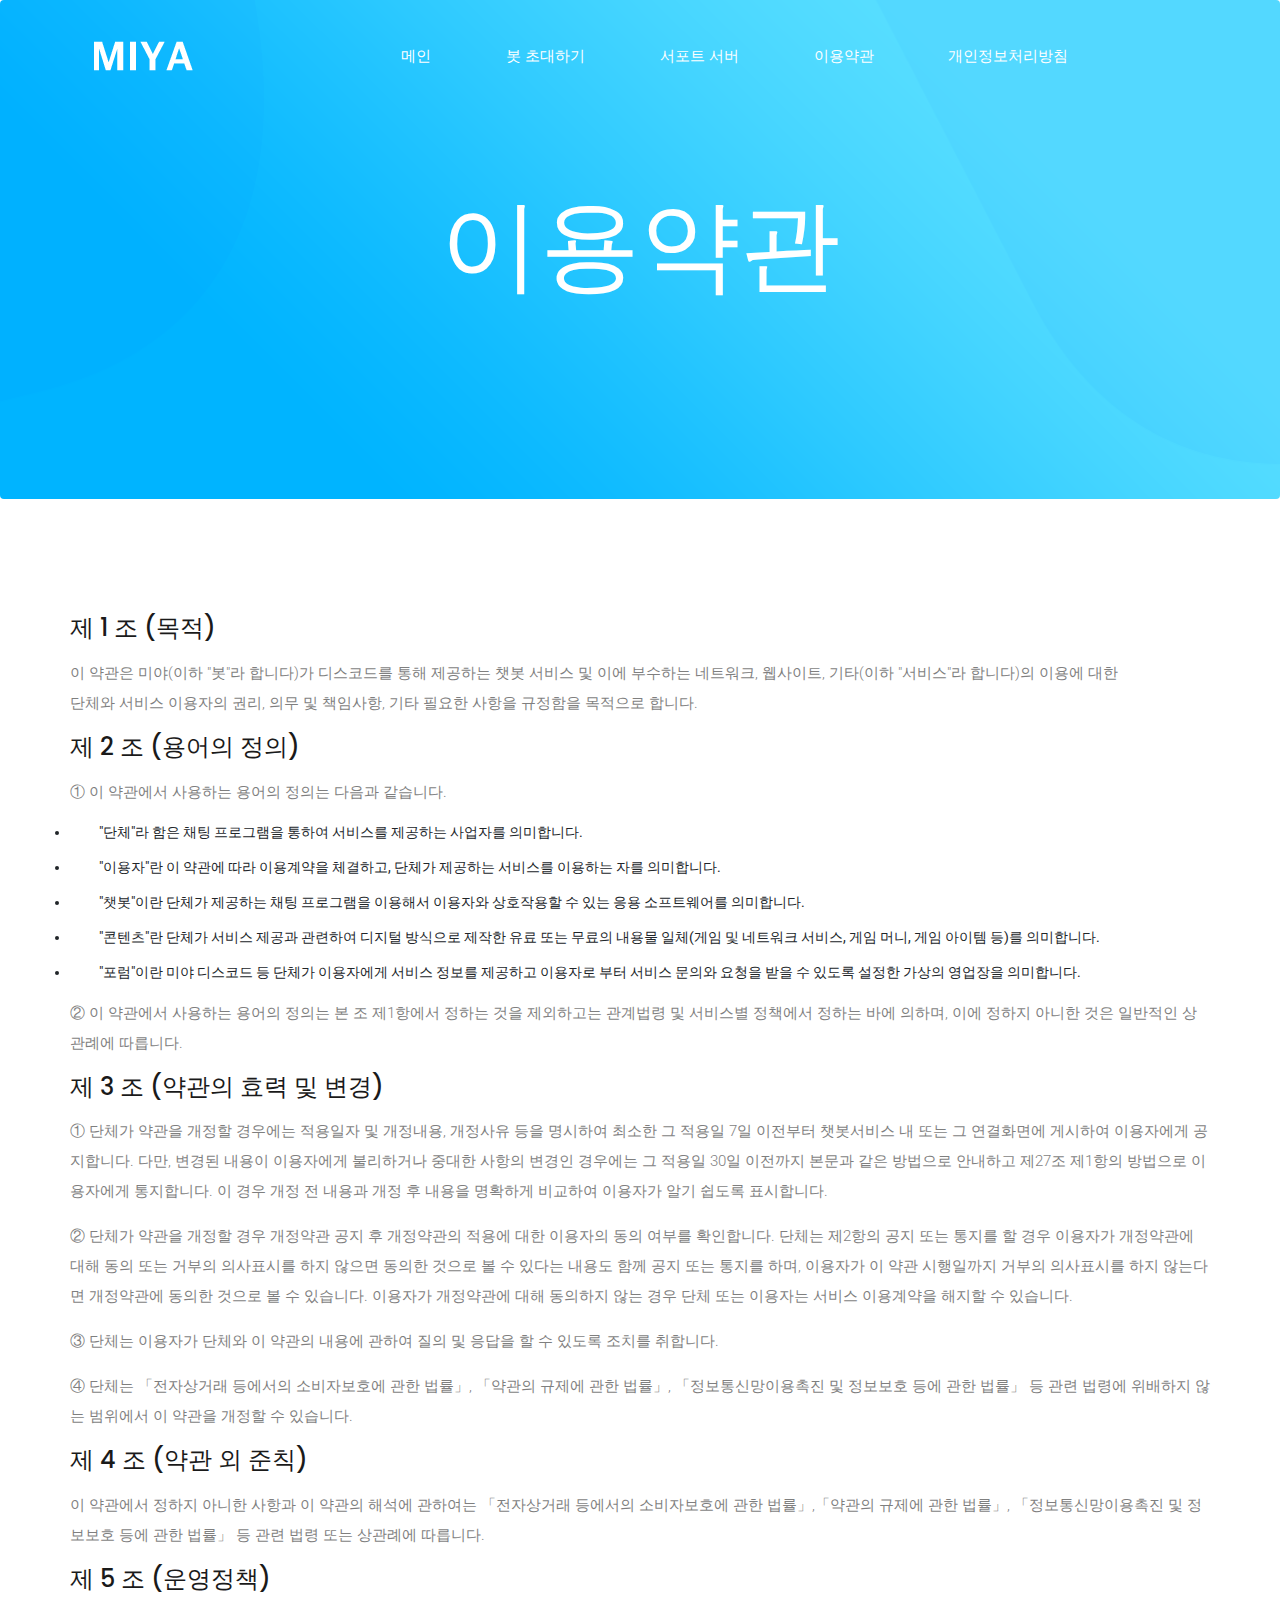
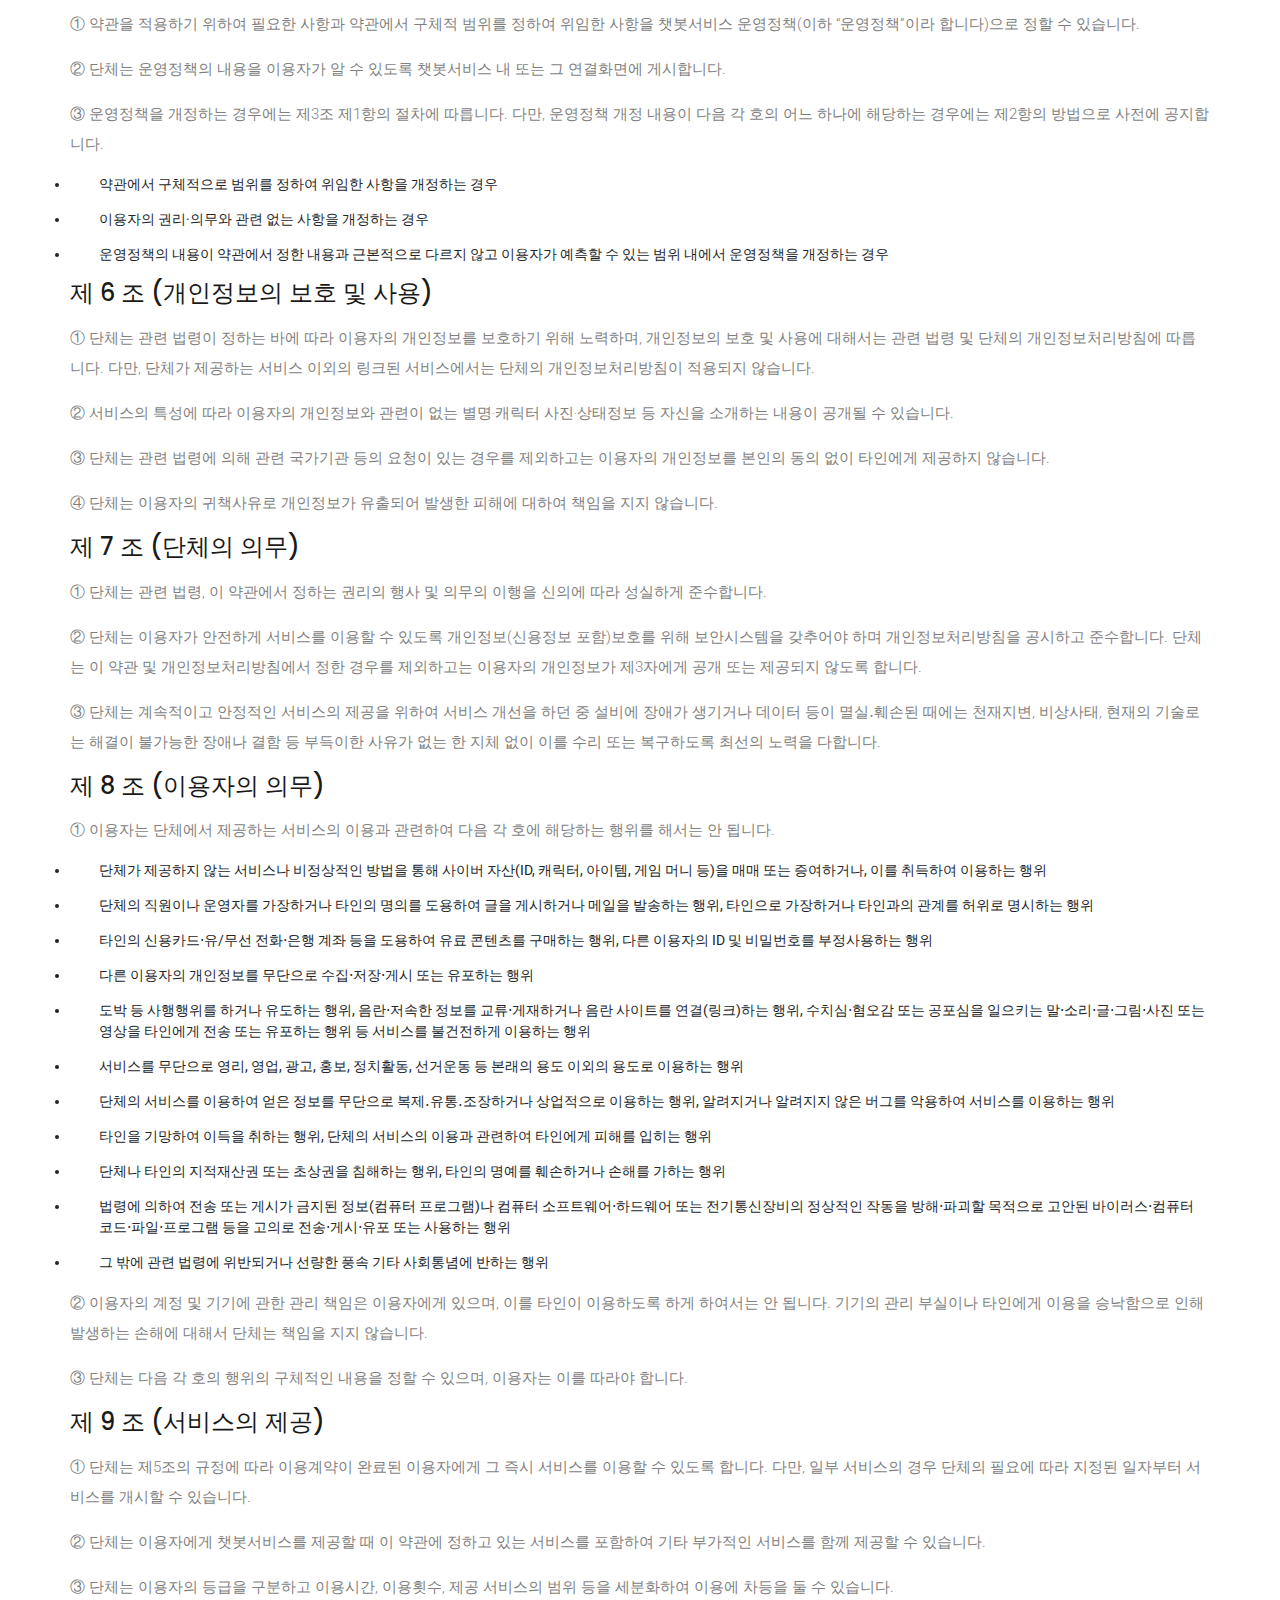
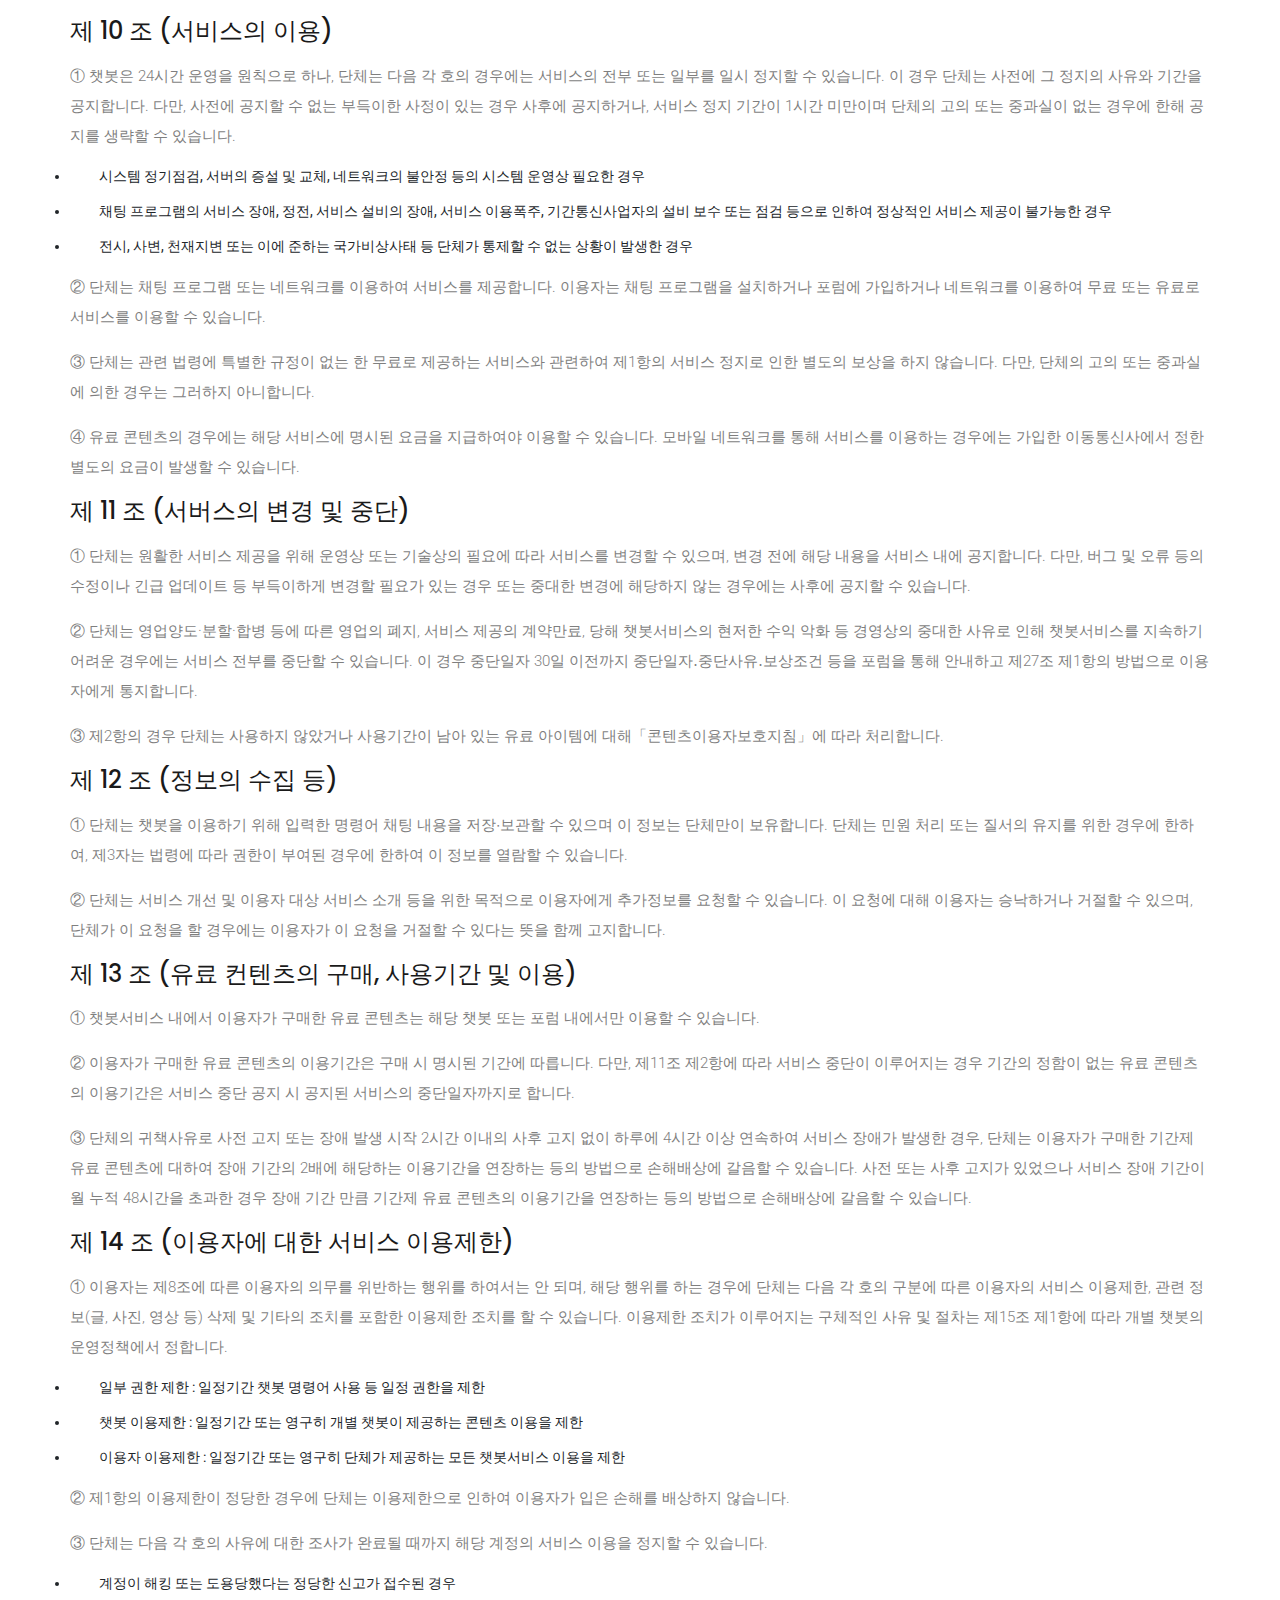
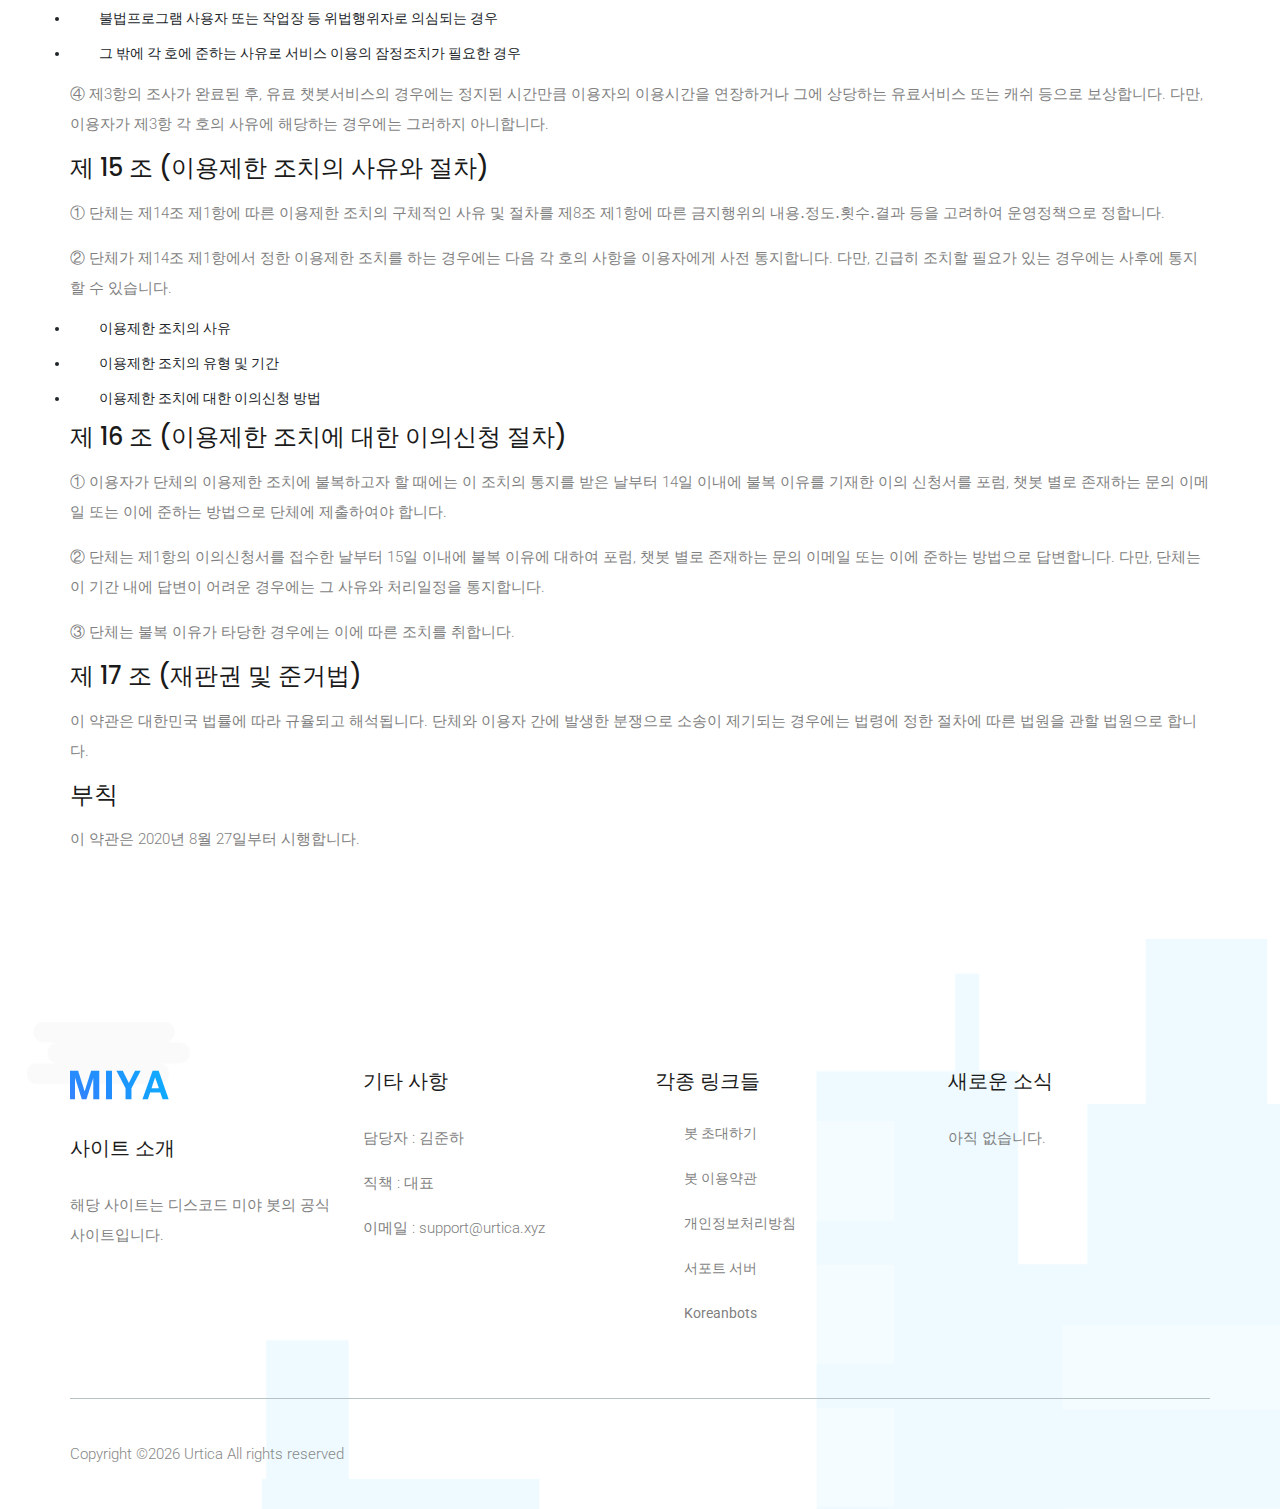
==== elements.html @ d504ce52 "Add files via upload" ====
<!doctype html>
<html lang="ko-KR">
<head>
	<meta charset="utf-8">
	<meta name="viewport" content="width=device-width, initial-scale=1, shrink-to-fit=no">
	<title>디스코드 미야 봇</title>
	<link rel="stylesheet" href="css/bootstrap.min.css">
	<link rel="stylesheet" href="css/animate.css">
	<link rel="stylesheet" href="css/owl.carousel.min.css">
	<link rel="stylesheet" href="css/all.css">
	<link rel="stylesheet" href="css/flaticon.css">
	<link rel="stylesheet" href="css/themify-icons.css">
	<link rel="stylesheet" href="css/magnific-popup.css">
	<link rel="stylesheet" href="css/slick.css">
	<link rel="stylesheet" href="css/style.css">
	<link rel="icon" href="img/_blank.png">
	<meta property="og:title" content="미야" />
	<meta property="og:description" content="디스코드 봇, 미야 !" />
    <meta property="og:type" content="website" />
    <meta property="og:url" content="https://miya.kro.kr/"" />
    <meta property="og:image" content="https://cdn.discordapp.com/attachments/746183244231475362/776735122116444190/image0.png" />
</head>
<body>
	<header class="main_menu home_menu">
        <div class="container">
            <div class="row align-items-center">
                <div class="col-lg-12">
                    <nav class="navbar navbar-expand-lg navbar-light">
                        <a class="navbar-brand" href="/"> <img src="img/logo.png" alt="logo"> </a>
                        <button class="navbar-toggler" type="button" data-toggle="collapse"
                            data-target="#navbarSupportedContent" aria-controls="navbarSupportedContent"
                            aria-expanded="false" aria-label="Toggle navigation">
                            <span class="menu_icon"><i class="fas fa-bars"></i></span>
                        </button>
                        <div class="collapse navbar-collapse main-menu-item" id="navbarSupportedContent">
                            <ul class="navbar-nav">
                                <li class="nav-item">
                                    <a class="nav-link" href="./index.html">메인</a>
                                </li>
                                <li class="nav-item">
                                    <a class="nav-link" href="https://discord.com/api/oauth2/authorize?client_id=720724942873821316&permissions=8&scope=bot">봇 초대하기</a>
                                </li>
                                <li class="nav-item">
                                    <a class="nav-link" href="https://discord.gg/mdgaSjB">서포트 서버</a>
                                </li>
                                <li class="nav-item">
                                    <a class="nav-link" href="./elements.html">이용약관</a>
                                </li>
                                <li class="nav-item">
                                    <a class="nav-link" href="./privacy.html">개인정보처리방침</a>
                                </li>
                            </ul>
                        </div>
                    </nav>
                </div>
            </div>
        </div>
    </header>
	<section class="breadcrumb breadcrumb_bg">
		<div class="container">
			<div class="row">
				<div class="col-lg-12">
					<div class="breadcrumb_iner text-center">
						<div class="breadcrumb_iner_item">
							<h2>이용약관</h2>
						</div>
					</div>
				</div>
			</div>
		</div>
	</section>
	<section class="sample-text-area">
		<div class="container box_1170">
			<p class="sample-text">
				<h3>제 1 조 (목적)</h3>
				<p>이 약관은 미야(이하 "봇"라 합니다)가 디스코드를 통해 제공하는 챗봇 서비스 및 이에 부수하는 네트워크, 웹사이트, 기타(이하 "서비스"라 합니다)의 이용에 대한<br>단체와 서비스 이용자의 권리, 의무 및 책임사항, 기타 필요한 사항을 규정함을 목적으로 합니다.</p>
				<h3>제 2 조 (용어의 정의)</h3>
				<p>① 이 약관에서 사용하는 용어의 정의는 다음과 같습니다.</p>
				<li >"단체"라 함은 채팅 프로그램을 통하여 서비스를 제공하는 사업자를 의미합니다. </li>
				<li>"이용자"란 이 약관에 따라 이용계약을 체결하고, 단체가 제공하는 서비스를 이용하는 자를 의미합니다.</li>
				<li>"챗봇"이란 단체가 제공하는 채팅 프로그램을 이용해서 이용자와 상호작용할 수 있는 응용 소프트웨어를 의미합니다.</li>
				<li>"콘텐츠"란 단체가 서비스 제공과 관련하여 디지털 방식으로 제작한 유료 또는 무료의 내용물 일체(게임 및 네트워크 서비스, 게임 머니, 게임 아이템 등)를 의미합니다.</li>
				<li>"포럼"이란 미야 디스코드 등 단체가 이용자에게 서비스 정보를 제공하고 이용자로 부터 서비스 문의와 요청을 받을 수 있도록 설정한 가상의 영업장을 의미합니다.</li>
				<p>② 이 약관에서 사용하는 용어의 정의는 본 조 제1항에서 정하는 것을 제외하고는 관계법령 및 서비스별 정책에서 정하는 바에 의하며, 이에 정하지 아니한 것은 일반적인 상 관례에 따릅니다.</p>
				<h3>제 3 조 (약관의 효력 및 변경)</h3>
				<p>① 단체가 약관을 개정할 경우에는 적용일자 및 개정내용, 개정사유 등을 명시하여 최소한 그 적용일 7일 이전부터 챗봇서비스 내 또는 그 연결화면에 게시하여 이용자에게 공지합니다. 다만, 변경된 내용이 이용자에게 불리하거나 중대한 사항의 변경인 경우에는 그 적용일 30일 이전까지 본문과 같은 방법으로 안내하고 제27조 제1항의 방법으로 이용자에게 통지합니다. 이 경우 개정 전 내용과 개정 후 내용을 명확하게 비교하여 이용자가 알기 쉽도록 표시합니다.</p>
				<p>② 단체가 약관을 개정할 경우 개정약관 공지 후 개정약관의 적용에 대한 이용자의 동의 여부를 확인합니다. 단체는 제2항의 공지 또는 통지를 할 경우 이용자가 개정약관에 대해 동의 또는 거부의 의사표시를 하지 않으면 동의한 것으로 볼 수 있다는 내용도 함께 공지 또는 통지를 하며, 이용자가 이 약관 시행일까지 거부의 의사표시를 하지 않는다면 개정약관에 동의한 것으로 볼 수 있습니다. 이용자가 개정약관에 대해 동의하지 않는 경우 단체 또는 이용자는 서비스 이용계약을 해지할 수 있습니다.</p>
				<p>③ 단체는 이용자가 단체와 이 약관의 내용에 관하여 질의 및 응답을 할 수 있도록 조치를 취합니다.</p>
				<p>④ 단체는 「전자상거래 등에서의 소비자보호에 관한 법률」, 「약관의 규제에 관한 법률」, 「정보통신망이용촉진 및 정보보호 등에 관한 법률」 등 관련 법령에 위배하지 않는 범위에서 이 약관을 개정할 수 있습니다.</p>
				<h3>제 4 조 (약관 외 준칙)</h3>
				<p>이 약관에서 정하지 아니한 사항과 이 약관의 해석에 관하여는 「전자상거래 등에서의 소비자보호에 관한 법률」,「약관의 규제에 관한 법률」, 「정보통신망이용촉진 및 정보보호 등에 관한 법률」 등 관련 법령 또는 상관례에 따릅니다.</p>
				<h3>제 5 조 (운영정책)</h3>
				<p>① 약관을 적용하기 위하여 필요한 사항과 약관에서 구체적 범위를 정하여 위임한 사항을 챗봇서비스 운영정책(이하 “운영정책”이라 합니다)으로 정할 수 있습니다.</p>
				<p>② 단체는 운영정책의 내용을 이용자가 알 수 있도록 챗봇서비스 내 또는 그 연결화면에 게시합니다.</p>
				<p>③ 운영정책을 개정하는 경우에는 제3조 제1항의 절차에 따릅니다. 다만, 운영정책 개정 내용이 다음 각 호의 어느 하나에 해당하는 경우에는 제2항의 방법으로 사전에 공지합니다.</p>
				<li>약관에서 구체적으로 범위를 정하여 위임한 사항을 개정하는 경우</li>
				<li>이용자의 권리·의무와 관련 없는 사항을 개정하는 경우</li>
				<li>운영정책의 내용이 약관에서 정한 내용과 근본적으로 다르지 않고 이용자가 예측할 수 있는 범위 내에서 운영정책을 개정하는 경우</li>
				<h3>제 6 조 (개인정보의 보호 및 사용)</h3>
				<p>① 단체는 관련 법령이 정하는 바에 따라 이용자의 개인정보를 보호하기 위해 노력하며, 개인정보의 보호 및 사용에 대해서는 관련 법령 및 단체의 개인정보처리방침에 따릅니다. 다만, 단체가 제공하는 서비스 이외의 링크된 서비스에서는 단체의 개인정보처리방침이 적용되지 않습니다.</p>
				<p>② 서비스의 특성에 따라 이용자의 개인정보와 관련이 없는 별명‧캐릭터 사진‧상태정보 등 자신을 소개하는 내용이 공개될 수 있습니다.</p>
				<p>③ 단체는 관련 법령에 의해 관련 국가기관 등의 요청이 있는 경우를 제외하고는 이용자의 개인정보를 본인의 동의 없이 타인에게 제공하지 않습니다.</p>
				<p>④ 단체는 이용자의 귀책사유로 개인정보가 유출되어 발생한 피해에 대하여 책임을 지지 않습니다.</p>
				<h3>제 7 조 (단체의 의무)</h3>
				<p>① 단체는 관련 법령, 이 약관에서 정하는 권리의 행사 및 의무의 이행을 신의에 따라 성실하게 준수합니다.</p>
				<p>② 단체는 이용자가 안전하게 서비스를 이용할 수 있도록 개인정보(신용정보 포함)보호를 위해 보안시스템을 갖추어야 하며 개인정보처리방침을 공시하고 준수합니다. 단체는 이 약관 및 개인정보처리방침에서 정한 경우를 제외하고는 이용자의 개인정보가 제3자에게 공개 또는 제공되지 않도록 합니다.</p>
				<p>③ 단체는 계속적이고 안정적인 서비스의 제공을 위하여 서비스 개선을 하던 중 설비에 장애가 생기거나 데이터 등이 멸실․훼손된 때에는 천재지변, 비상사태, 현재의 기술로는 해결이 불가능한 장애나 결함 등 부득이한 사유가 없는 한 지체 없이 이를 수리 또는 복구하도록 최선의 노력을 다합니다.</p>
				<h3>제 8 조 (이용자의 의무)</h3>
				<p>① 이용자는 단체에서 제공하는 서비스의 이용과 관련하여 다음 각 호에 해당하는 행위를 해서는 안 됩니다.</p>
				<li>단체가 제공하지 않는 서비스나 비정상적인 방법을 통해 사이버 자산(ID, 캐릭터, 아이템, 게임 머니 등)을 매매 또는 증여하거나, 이를 취득하여 이용하는 행위</li>
				<li>단체의 직원이나 운영자를 가장하거나 타인의 명의를 도용하여 글을 게시하거나 메일을 발송하는 행위, 타인으로 가장하거나 타인과의 관계를 허위로 명시하는 행위</li>
				<li>타인의 신용카드⋅유/무선 전화⋅은행 계좌 등을 도용하여 유료 콘텐츠를 구매하는 행위, 다른 이용자의 ID 및 비밀번호를 부정사용하는 행위</li>
				<li>다른 이용자의 개인정보를 무단으로 수집⋅저장⋅게시 또는 유포하는 행위</li>
				<li>도박 등 사행행위를 하거나 유도하는 행위, 음란⋅저속한 정보를 교류⋅게재하거나 음란 사이트를 연결(링크)하는 행위, 수치심⋅혐오감 또는 공포심을 일으키는 말⋅소리⋅글⋅그림⋅사진 또는 영상을 타인에게 전송 또는 유포하는 행위 등 서비스를 불건전하게 이용하는 행위</li>
				<li>서비스를 무단으로 영리, 영업, 광고, 홍보, 정치활동, 선거운동 등 본래의 용도 이외의 용도로 이용하는 행위</li>
				<li>단체의 서비스를 이용하여 얻은 정보를 무단으로 복제․유통․조장하거나 상업적으로 이용하는 행위, 알려지거나 알려지지 않은 버그를 악용하여 서비스를 이용하는 행위</li>
				<li>타인을 기망하여 이득을 취하는 행위, 단체의 서비스의 이용과 관련하여 타인에게 피해를 입히는 행위</li>
				<li>단체나 타인의 지적재산권 또는 초상권을 침해하는 행위, 타인의 명예를 훼손하거나 손해를 가하는 행위</li>
				<li>법령에 의하여 전송 또는 게시가 금지된 정보(컴퓨터 프로그램)나 컴퓨터 소프트웨어⋅하드웨어 또는 전기통신장비의 정상적인 작동을 방해⋅파괴할 목적으로 고안된 바이러스⋅컴퓨터 코드⋅파일⋅프로그램 등을 고의로 전송⋅게시⋅유포 또는 사용하는 행위</li>
				<li>그 밖에 관련 법령에 위반되거나 선량한 풍속 기타 사회통념에 반하는 행위</li>
				<p>② 이용자의 계정 및 기기에 관한 관리 책임은 이용자에게 있으며, 이를 타인이 이용하도록 하게 하여서는 안 됩니다. 기기의 관리 부실이나 타인에게 이용을 승낙함으로 인해 발생하는 손해에 대해서 단체는 책임을 지지 않습니다.</p>
				<p>③ 단체는 다음 각 호의 행위의 구체적인 내용을 정할 수 있으며, 이용자는 이를 따라야 합니다.</p>
				<h3>제 9 조 (서비스의 제공)</h3>
				<p>① 단체는 제5조의 규정에 따라 이용계약이 완료된 이용자에게 그 즉시 서비스를 이용할 수 있도록 합니다. 다만, 일부 서비스의 경우 단체의 필요에 따라 지정된 일자부터 서비스를 개시할 수 있습니다.</p>
				<p>② 단체는 이용자에게 챗봇서비스를 제공할 때 이 약관에 정하고 있는 서비스를 포함하여 기타 부가적인 서비스를 함께 제공할 수 있습니다.</p>
				<p>③ 단체는 이용자의 등급을 구분하고 이용시간, 이용횟수, 제공 서비스의 범위 등을 세분화하여 이용에 차등을 둘 수 있습니다.</p>
				<h3>제 10 조 (서비스의 이용)</h3>
				<p>① 챗봇은 24시간 운영을 원칙으로 하나, 단체는 다음 각 호의 경우에는 서비스의 전부 또는 일부를 일시 정지할 수 있습니다. 이 경우 단체는 사전에 그 정지의 사유와 기간을 공지합니다. 다만, 사전에 공지할 수 없는 부득이한 사정이 있는 경우 사후에 공지하거나, 서비스 정지 기간이 1시간 미만이며 단체의 고의 또는 중과실이 없는 경우에 한해 공지를 생략할 수 있습니다.</p>
				<li>시스템 정기점검, 서버의 증설 및 교체, 네트워크의 불안정 등의 시스템 운영상 필요한 경우</li>
				<li>채팅 프로그램의 서비스 장애, 정전, 서비스 설비의 장애, 서비스 이용폭주, 기간통신사업자의 설비 보수 또는 점검 등으로 인하여 정상적인 서비스 제공이 불가능한 경우</li>
				<li>전시, 사변, 천재지변 또는 이에 준하는 국가비상사태 등 단체가 통제할 수 없는 상황이 발생한 경우</li>
				<p>② 단체는 채팅 프로그램 또는 네트워크를 이용하여 서비스를 제공합니다. 이용자는 채팅 프로그램을 설치하거나 포럼에 가입하거나 네트워크를 이용하여 무료 또는 유료로 서비스를 이용할 수 있습니다.</p>
				<p>③ 단체는 관련 법령에 특별한 규정이 없는 한 무료로 제공하는 서비스와 관련하여 제1항의 서비스 정지로 인한 별도의 보상을 하지 않습니다. 다만, 단체의 고의 또는 중과실에 의한 경우는 그러하지 아니합니다.</p>
				<p>④ 유료 콘텐츠의 경우에는 해당 서비스에 명시된 요금을 지급하여야 이용할 수 있습니다. 모바일 네트워크를 통해 서비스를 이용하는 경우에는 가입한 이동통신사에서 정한 별도의 요금이 발생할 수 있습니다.</p>
				<h3>제 11 조 (서버스의 변경 및 중단)</h3>
				<p>① 단체는 원활한 서비스 제공을 위해 운영상 또는 기술상의 필요에 따라 서비스를 변경할 수 있으며, 변경 전에 해당 내용을 서비스 내에 공지합니다. 다만, 버그 및 오류 등의 수정이나 긴급 업데이트 등 부득이하게 변경할 필요가 있는 경우 또는 중대한 변경에 해당하지 않는 경우에는 사후에 공지할 수 있습니다.</p>
				<p>② 단체는 영업양도·분할·합병 등에 따른 영업의 폐지, 서비스 제공의 계약만료, 당해 챗봇서비스의 현저한 수익 악화 등 경영상의 중대한 사유로 인해 챗봇서비스를 지속하기 어려운 경우에는 서비스 전부를 중단할 수 있습니다. 이 경우 중단일자 30일 이전까지 중단일자․중단사유․보상조건 등을 포럼을 통해 안내하고 제27조 제1항의 방법으로 이용자에게 통지합니다.</p>
				<p>③ 제2항의 경우 단체는 사용하지 않았거나 사용기간이 남아 있는 유료 아이템에 대해「콘텐츠이용자보호지침」에 따라 처리합니다.</p> 
				<h3>제 12 조 (정보의 수집 등)</h3>
				<p>① 단체는 챗봇을 이용하기 위해 입력한 명령어 채팅 내용을 저장∙보관할 수 있으며 이 정보는 단체만이 보유합니다. 단체는 민원 처리 또는 질서의 유지를 위한 경우에 한하여, 제3자는 법령에 따라 권한이 부여된 경우에 한하여 이 정보를 열람할 수 있습니다.</p>
				<p>② 단체는 서비스 개선 및 이용자 대상 서비스 소개 등을 위한 목적으로 이용자에게 추가정보를 요청할 수 있습니다. 이 요청에 대해 이용자는 승낙하거나 거절할 수 있으며, 단체가 이 요청을 할 경우에는 이용자가 이 요청을 거절할 수 있다는 뜻을 함께 고지합니다.</p>
				<h3>제 13 조 (유료 컨텐츠의 구매, 사용기간 및 이용)</h3>
				<p>① 챗봇서비스 내에서 이용자가 구매한 유료 콘텐츠는 해당 챗봇 또는 포럼 내에서만 이용할 수 있습니다.</p>
				<p>② 이용자가 구매한 유료 콘텐츠의 이용기간은 구매 시 명시된 기간에 따릅니다. 다만, 제11조 제2항에 따라 서비스 중단이 이루어지는 경우 기간의 정함이 없는 유료 콘텐츠의 이용기간은 서비스 중단 공지 시 공지된 서비스의 중단일자까지로 합니다.</p>
				<p>③ 단체의 귀책사유로 사전 고지 또는 장애 발생 시작 2시간 이내의 사후 고지 없이 하루에 4시간 이상 연속하여 서비스 장애가 발생한 경우, 단체는 이용자가 구매한 기간제 유료 콘텐츠에 대하여 장애 기간의 2배에 해당하는 이용기간을 연장하는 등의 방법으로 손해배상에 갈음할 수 있습니다. 사전 또는 사후 고지가 있었으나 서비스 장애 기간이 월 누적 48시간을 초과한 경우 장애 기간 만큼 기간제 유료 콘텐츠의 이용기간을 연장하는 등의 방법으로 손해배상에 갈음할 수 있습니다.</p>
				<h3>제 14 조 (이용자에 대한 서비스 이용제한)</h3>
				<p>① 이용자는 제8조에 따른 이용자의 의무를 위반하는 행위를 하여서는 안 되며, 해당 행위를 하는 경우에 단체는 다음 각 호의 구분에 따른 이용자의 서비스 이용제한, 관련 정보(글, 사진, 영상 등) 삭제 및 기타의 조치를 포함한 이용제한 조치를 할 수 있습니다. 이용제한 조치가 이루어지는 구체적인 사유 및 절차는 제15조 제1항에 따라 개별 챗봇의 운영정책에서 정합니다.</p>
				<li>일부 권한 제한 : 일정기간 챗봇 명령어 사용 등 일정 권한을 제한</li>
				<li>챗봇 이용제한 : 일정기간 또는 영구히 개별 챗봇이 제공하는 콘텐츠 이용을 제한</li>
				<li>이용자 이용제한 : 일정기간 또는 영구히 단체가 제공하는 모든 챗봇서비스 이용을 제한</li>
				<p>② 제1항의 이용제한이 정당한 경우에 단체는 이용제한으로 인하여 이용자가 입은 손해를 배상하지 않습니다.</p>
				<p>③ 단체는 다음 각 호의 사유에 대한 조사가 완료될 때까지 해당 계정의 서비스 이용을 정지할 수 있습니다.</p>
				<li>계정이 해킹 또는 도용당했다는 정당한 신고가 접수된 경우</li>
				<li>불법프로그램 사용자 또는 작업장 등 위법행위자로 의심되는 경우</li>
				<li>그 밖에 각 호에 준하는 사유로 서비스 이용의 잠정조치가 필요한 경우</li>
				<p>④ 제3항의 조사가 완료된 후, 유료 챗봇서비스의 경우에는 정지된 시간만큼 이용자의 이용시간을 연장하거나 그에 상당하는 유료서비스 또는 캐쉬 등으로 보상합니다. 다만, 이용자가 제3항 각 호의 사유에 해당하는 경우에는 그러하지 아니합니다.</p>
				<h3>제 15 조 (이용제한 조치의 사유와 절차)</h3>
				<p>① 단체는 제14조 제1항에 따른 이용제한 조치의 구체적인 사유 및 절차를 제8조 제1항에 따른 금지행위의 내용․정도․횟수․결과 등을 고려하여 운영정책으로 정합니다.</p>
				<p>② 단체가 제14조 제1항에서 정한 이용제한 조치를 하는 경우에는 다음 각 호의 사항을 이용자에게 사전 통지합니다. 다만, 긴급히 조치할 필요가 있는 경우에는 사후에 통지할 수 있습니다.</p>
				<li>이용제한 조치의 사유</li>
				<li>이용제한 조치의 유형 및 기간</li>
				<li>이용제한 조치에 대한 이의신청 방법</li>
				<h3>제 16 조 (이용제한 조치에 대한 이의신청 절차)</h3>
				<p>① 이용자가 단체의 이용제한 조치에 불복하고자 할 때에는 이 조치의 통지를 받은 날부터 14일 이내에 불복 이유를 기재한 이의 신청서를 포럼, 챗봇 별로 존재하는 문의 이메일 또는 이에 준하는 방법으로 단체에 제출하여야 합니다.</p>
				<p>② 단체는 제1항의 이의신청서를 접수한 날부터 15일 이내에 불복 이유에 대하여 포럼, 챗봇 별로 존재하는 문의 이메일 또는 이에 준하는 방법으로 답변합니다. 다만, 단체는 이 기간 내에 답변이 어려운 경우에는 그 사유와 처리일정을 통지합니다.</p>
				<p>③ 단체는 불복 이유가 타당한 경우에는 이에 따른 조치를 취합니다.</p>
				<h3>제 17 조 (재판권 및 준거법)</h3>
				<p>이 약관은 대한민국 법률에 따라 규율되고 해석됩니다. 단체와 이용자 간에 발생한 분쟁으로 소송이 제기되는 경우에는 법령에 정한 절차에 따른 법원을 관할 법원으로 합니다.</p>
				<h3>부칙</h3>
				<p>이 약관은 2020년 8월 27일부터 시행합니다.</p>
			</p>
		</div>
	</section>
    <footer class="footer_part">
        <div class="container">
            <div class="row">
                <div class="col-sm-6 col-lg-3">
                    <div class="single_footer_part">
                        <a href="/" class="footer_logo_iner"> <img src="img/footer_logo.png" alt="#"> </a>
                        <h4>사이트 소개</h4>
                        <p>해당 사이트는 디스코드 미야 봇의 공식사이트입니다.
                        </p>
                    </div>
                </div>
                <div class="col-sm-6 col-lg-3">
                    <div class="single_footer_part">
                        <h4>기타 사항</h4>
                        <p>담당자 : 김준하</p>
                        <p>직책 : 대표</p>
                        <p>이메일 : support@urtica.xyz</p>
                    </div>
                </div>
                <div class="col-sm-6 col-lg-3">
                    <div class="single_footer_part">
                        <h4>각종 링크들</h4>
                        <ul class="list-unstyled">
                            <li><a href="https://discord.com/api/oauth2/authorize?client_id=720724942873821316&permissions=8&scope=bot">봇 초대하기</a></li>
                            <li><a href="./elements.html">봇 이용약관</a></li>
                            <li><a href="./privacy.html">개인정보처리방침</a></li>
                            <li><a href="https://discord.gg/mdgaSjB">서포트 서버</a></li>
                            <li><a href="https://koreanbots.dev/bots/720724942873821316">Koreanbots</a></li>
                        </ul>
                    </div>
                </div>
                <div class="col-sm-6 col-lg-3">
                    <div class="single_footer_part">
                        <h4>새로운 소식</h4>
                        <p>아직 없습니다.
                        </p>
                    </div>
                </div>
            </div>
            <hr>
            <div class="row">
                <div class="col-lg-8">
                    <div class="copyright_text">
                        <P>
Copyright &copy;<script>document.write(new Date().getFullYear());</script> Urtica All rights reserved</a>
</P>
                    </div>
                </div>
            </div>
        </div>
    </footer>
		<script src="js/jquery-1.12.1.min.js"></script>
		<script src="js/popper.min.js"></script>
		<script src="js/bootstrap.min.js"></script>
		<script src="js/jquery.magnific-popup.js"></script>
		<script src="js/swiper.min.js"></script>
		<script src="js/masonry.pkgd.js"></script>
		<script src="js/owl.carousel.min.js"></script>
		<script src="js/jquery.nice-select.min.js"></script>
		<script src="js/slick.min.js"></script>
		<script src="js/jquery.counterup.min.js"></script>
		<script src="js/waypoints.min.js"></script>
		<script src="js/contact.js"></script>
		<script src="js/jquery.ajaxchimp.min.js"></script>
		<script src="js/jquery.form.js"></script>
		<script src="js/jquery.validate.min.js"></script>
		<script src="js/mail-script.js"></script>
		<script src="js/custom.js"></script>
		<!--
		<script>
			if (document.location.protocol == 'http:') {
				document.location.href = document.location.href.replace('http:', 'https:');
			}
		</script>-->
	</body>
</html>
---- css/flaticon.css ----
/*
  	Flaticon icon font: Flaticon
  	Creation date: 13/06/2019 05:10
  	*/

@font-face {
  font-family: "Flaticon";
  src: url("../fonts/Flaticon.eot");
  src: url("../fonts/Flaticon.eot?#iefix") format("embedded-opentype"),
       url("../fonts/Flaticon.woff2") format("woff2"),
       url("../fonts/Flaticon.woff") format("woff"),
       url("../fonts/Flaticon.ttf") format("truetype"),
       url("../fonts/Flaticon.svg#Flaticon") format("svg");
  font-weight: normal;
  font-style: normal;
}

@media screen and (-webkit-min-device-pixel-ratio:0) {
  @font-face {
    font-family: "Flaticon";
    src: url("./Flaticon.svg#Flaticon") format("svg");
  }
}

[class^="flaticon-"]:before, [class*=" flaticon-"]:before,
[class^="flaticon-"]:after, [class*=" flaticon-"]:after {   
  font-family: Flaticon;
        font-size: 20px;
font-style: normal;
}

.flaticon-right-arrow:before { content: "\f100"; }
---- css/themify-icons.css ----
@font-face {
	font-family: 'themify';
	src:url('../fonts/themify.eot?-fvbane');
	src:url('../fonts/themify.eot?#iefix-fvbane') format('embedded-opentype'),
		url('../fonts/themify.woff?-fvbane') format('woff'),
		url('../fonts/themify.ttf?-fvbane') format('truetype'),
		url('../fonts/themify.svg?-fvbane#themify') format('svg');
	font-weight: normal;
	font-style: normal;
}

[class^="ti-"], [class*=" ti-"] {
	font-family: 'themify';
	speak: none;
	font-style: normal;
	font-weight: normal;
	font-variant: normal;
	text-transform: none;
	line-height: 1;

	/* Better Font Rendering =========== */
	-webkit-font-smoothing: antialiased;
	-moz-osx-font-smoothing: grayscale;
}

.ti-wand:before {
	content: "\e600";
}
.ti-volume:before {
	content: "\e601";
}
.ti-user:before {
	content: "\e602";
}
.ti-unlock:before {
	content: "\e603";
}
.ti-unlink:before {
	content: "\e604";
}
.ti-trash:before {
	content: "\e605";
}
.ti-thought:before {
	content: "\e606";
}
.ti-target:before {
	content: "\e607";
}
.ti-tag:before {
	content: "\e608";
}
.ti-tablet:before {
	content: "\e609";
}
.ti-star:before {
	content: "\e60a";
}
.ti-spray:before {
	content: "\e60b";
}
.ti-signal:before {
	content: "\e60c";
}
.ti-shopping-cart:before {
	content: "\e60d";
}
.ti-shopping-cart-full:before {
	content: "\e60e";
}
.ti-settings:before {
	content: "\e60f";
}
.ti-search:before {
	content: "\e610";
}
.ti-zoom-in:before {
	content: "\e611";
}
.ti-zoom-out:before {
	content: "\e612";
}
.ti-cut:before {
	content: "\e613";
}
.ti-ruler:before {
	content: "\e614";
}
.ti-ruler-pencil:before {
	content: "\e615";
}
.ti-ruler-alt:before {
	content: "\e616";
}
.ti-bookmark:before {
	content: "\e617";
}
.ti-bookmark-alt:before {
	content: "\e618";
}
.ti-reload:before {
	content: "\e619";
}
.ti-plus:before {
	content: "\e61a";
}
.ti-pin:before {
	content: "\e61b";
}
.ti-pencil:before {
	content: "\e61c";
}
.ti-pencil-alt:before {
	content: "\e61d";
}
.ti-paint-roller:before {
	content: "\e61e";
}
.ti-paint-bucket:before {
	content: "\e61f";
}
.ti-na:before {
	content: "\e620";
}
.ti-mobile:before {
	content: "\e621";
}
.ti-minus:before {
	content: "\e622";
}
.ti-medall:before {
	content: "\e623";
}
.ti-medall-alt:before {
	content: "\e624";
}
.ti-marker:before {
	content: "\e625";
}
.ti-marker-alt:before {
	content: "\e626";
}
.ti-arrow-up:before {
	content: "\e627";
}
.ti-arrow-right:before {
	content: "\e628";
}
.ti-arrow-left:before {
	content: "\e629";
}
.ti-arrow-down:before {
	content: "\e62a";
}
.ti-lock:before {
	content: "\e62b";
}
.ti-location-arrow:before {
	content: "\e62c";
}
.ti-link:before {
	content: "\e62d";
}
.ti-layout:before {
	content: "\e62e";
}
.ti-layers:before {
	content: "\e62f";
}
.ti-layers-alt:before {
	content: "\e630";
}
.ti-key:before {
	content: "\e631";
}
.ti-import:before {
	content: "\e632";
}
.ti-image:before {
	content: "\e633";
}
.ti-heart:before {
	content: "\e634";
}
.ti-heart-broken:before {
	content: "\e635";
}
.ti-hand-stop:before {
	content: "\e636";
}
.ti-hand-open:before {
	content: "\e637";
}
.ti-hand-drag:before {
	content: "\e638";
}
.ti-folder:before {
	content: "\e639";
}
.ti-flag:before {
	content: "\e63a";
}
.ti-flag-alt:before {
	content: "\e63b";
}
.ti-flag-alt-2:before {
	content: "\e63c";
}
.ti-eye:before {
	content: "\e63d";
}
.ti-export:before {
	content: "\e63e";
}
.ti-exchange-vertical:before {
	content: "\e63f";
}
.ti-desktop:before {
	content: "\e640";
}
.ti-cup:before {
	content: "\e641";
}
.ti-crown:before {
	content: "\e642";
}
.ti-comments:before {
	content: "\e643";
}
.ti-comment:before {
	content: "\e644";
}
.ti-comment-alt:before {
	content: "\e645";
}
.ti-close:before {
	content: "\e646";
}
.ti-clip:before {
	content: "\e647";
}
.ti-angle-up:before {
	content: "\e648";
}
.ti-angle-right:before {
	content: "\e649";
}
.ti-angle-left:before {
	content: "\e64a";
}
.ti-angle-down:before {
	content: "\e64b";
}
.ti-check:before {
	content: "\e64c";
}
.ti-check-box:before {
	content: "\e64d";
}
.ti-camera:before {
	content: "\e64e";
}
.ti-announcement:before {
	content: "\e64f";
}
.ti-brush:before {
	content: "\e650";
}
.ti-briefcase:before {
	content: "\e651";
}
.ti-bolt:before {
	content: "\e652";
}
.ti-bolt-alt:before {
	content: "\e653";
}
.ti-blackboard:before {
	content: "\e654";
}
.ti-bag:before {
	content: "\e655";
}
.ti-move:before {
	content: "\e656";
}
.ti-arrows-vertical:before {
	content: "\e657";
}
.ti-arrows-horizontal:before {
	content: "\e658";
}
.ti-fullscreen:before {
	content: "\e659";
}
.ti-arrow-top-right:before {
	content: "\e65a";
}
.ti-arrow-top-left:before {
	content: "\e65b";
}
.ti-arrow-circle-up:before {
	content: "\e65c";
}
.ti-arrow-circle-right:before {
	content: "\e65d";
}
.ti-arrow-circle-left:before {
	content: "\e65e";
}
.ti-arrow-circle-down:before {
	content: "\e65f";
}
.ti-angle-double-up:before {
	content: "\e660";
}
.ti-angle-double-right:before {
	content: "\e661";
}
.ti-angle-double-left:before {
	content: "\e662";
}
.ti-angle-double-down:before {
	content: "\e663";
}
.ti-zip:before {
	content: "\e664";
}
.ti-world:before {
	content: "\e665";
}
.ti-wheelchair:before {
	content: "\e666";
}
.ti-view-list:before {
	content: "\e667";
}
.ti-view-list-alt:before {
	content: "\e668";
}
.ti-view-grid:before {
	content: "\e669";
}
.ti-uppercase:before {
	content: "\e66a";
}
.ti-upload:before {
	content: "\e66b";
}
.ti-underline:before {
	content: "\e66c";
}
.ti-truck:before {
	content: "\e66d";
}
.ti-timer:before {
	content: "\e66e";
}
.ti-ticket:before {
	content: "\e66f";
}
.ti-thumb-up:before {
	content: "\e670";
}
.ti-thumb-down:before {
	content: "\e671";
}
.ti-text:before {
	content: "\e672";
}
.ti-stats-up:before {
	content: "\e673";
}
.ti-stats-down:before {
	content: "\e674";
}
.ti-split-v:before {
	content: "\e675";
}
.ti-split-h:before {
	content: "\e676";
}
.ti-smallcap:before {
	content: "\e677";
}
.ti-shine:before {
	content: "\e678";
}
.ti-shift-right:before {
	content: "\e679";
}
.ti-shift-left:before {
	content: "\e67a";
}
.ti-shield:before {
	content: "\e67b";
}
.ti-notepad:before {
	content: "\e67c";
}
.ti-server:before {
	content: "\e67d";
}
.ti-quote-right:before {
	content: "\e67e";
}
.ti-quote-left:before {
	content: "\e67f";
}
.ti-pulse:before {
	content: "\e680";
}
.ti-printer:before {
	content: "\e681";
}
.ti-power-off:before {
	content: "\e682";
}
.ti-plug:before {
	content: "\e683";
}
.ti-pie-chart:before {
	content: "\e684";
}
.ti-paragraph:before {
	content: "\e685";
}
.ti-panel:before {
	content: "\e686";
}
.ti-package:before {
	content: "\e687";
}
.ti-music:before {
	content: "\e688";
}
.ti-music-alt:before {
	content: "\e689";
}
.ti-mouse:before {
	content: "\e68a";
}
.ti-mouse-alt:before {
	content: "\e68b";
}
.ti-money:before {
	content: "\e68c";
}
.ti-microphone:before {
	content: "\e68d";
}
.ti-menu:before {
	content: "\e68e";
}
.ti-menu-alt:before {
	content: "\e68f";
}
.ti-map:before {
	content: "\e690";
}
.ti-map-alt:before {
	content: "\e691";
}
.ti-loop:before {
	content: "\e692";
}
.ti-location-pin:before {
	content: "\e693";
}
.ti-list:before {
	content: "\e694";
}
.ti-light-bulb:before {
	content: "\e695";
}
.ti-Italic:before {
	content: "\e696";
}
.ti-info:before {
	content: "\e697";
}
.ti-infinite:before {
	content: "\e698";
}
.ti-id-badge:before {
	content: "\e699";
}
.ti-hummer:before {
	content: "\e69a";
}
.ti-home:before {
	content: "\e69b";
}
.ti-help:before {
	content: "\e69c";
}
.ti-headphone:before {
	content: "\e69d";
}
.ti-harddrives:before {
	content: "\e69e";
}
.ti-harddrive:before {
	content: "\e69f";
}
.ti-gift:before {
	content: "\e6a0";
}
.ti-game:before {
	content: "\e6a1";
}
.ti-filter:before {
	content: "\e6a2";
}
.ti-files:before {
	content: "\e6a3";
}
.ti-file:before {
	content: "\e6a4";
}
.ti-eraser:before {
	content: "\e6a5";
}
.ti-envelope:before {
	content: "\e6a6";
}
.ti-download:before {
	content: "\e6a7";
}
.ti-direction:before {
	content: "\e6a8";
}
.ti-direction-alt:before {
	content: "\e6a9";
}
.ti-dashboard:before {
	content: "\e6aa";
}
.ti-control-stop:before {
	content: "\e6ab";
}
.ti-control-shuffle:before {
	content: "\e6ac";
}
.ti-control-play:before {
	content: "\e6ad";
}
.ti-control-pause:before {
	content: "\e6ae";
}
.ti-control-forward:before {
	content: "\e6af";
}
.ti-control-backward:before {
	content: "\e6b0";
}
.ti-cloud:before {
	content: "\e6b1";
}
.ti-cloud-up:before {
	content: "\e6b2";
}
.ti-cloud-down:before {
	content: "\e6b3";
}
.ti-clipboard:before {
	content: "\e6b4";
}
.ti-car:before {
	content: "\e6b5";
}
.ti-calendar:before {
	content: "\e6b6";
}
.ti-book:before {
	content: "\e6b7";
}
.ti-bell:before {
	content: "\e6b8";
}
.ti-basketball:before {
	content: "\e6b9";
}
.ti-bar-chart:before {
	content: "\e6ba";
}
.ti-bar-chart-alt:before {
	content: "\e6bb";
}
.ti-back-right:before {
	content: "\e6bc";
}
.ti-back-left:before {
	content: "\e6bd";
}
.ti-arrows-corner:before {
	content: "\e6be";
}
.ti-archive:before {
	content: "\e6bf";
}
.ti-anchor:before {
	content: "\e6c0";
}
.ti-align-right:before {
	content: "\e6c1";
}
.ti-align-left:before {
	content: "\e6c2";
}
.ti-align-justify:before {
	content: "\e6c3";
}
.ti-align-center:before {
	content: "\e6c4";
}
.ti-alert:before {
	content: "\e6c5";
}
.ti-alarm-clock:before {
	content: "\e6c6";
}
.ti-agenda:before {
	content: "\e6c7";
}
.ti-write:before {
	content: "\e6c8";
}
.ti-window:before {
	content: "\e6c9";
}
.ti-widgetized:before {
	content: "\e6ca";
}
.ti-widget:before {
	content: "\e6cb";
}
.ti-widget-alt:before {
	content: "\e6cc";
}
.ti-wallet:before {
	content: "\e6cd";
}
.ti-video-clapper:before {
	content: "\e6ce";
}
.ti-video-camera:before {
	content: "\e6cf";
}
.ti-vector:before {
	content: "\e6d0";
}
.ti-themify-logo:before {
	content: "\e6d1";
}
.ti-themify-favicon:before {
	content: "\e6d2";
}
.ti-themify-favicon-alt:before {
	content: "\e6d3";
}
.ti-support:before {
	content: "\e6d4";
}
.ti-stamp:before {
	content: "\e6d5";
}
.ti-split-v-alt:before {
	content: "\e6d6";
}
.ti-slice:before {
	content: "\e6d7";
}
.ti-shortcode:before {
	content: "\e6d8";
}
.ti-shift-right-alt:before {
	content: "\e6d9";
}
.ti-shift-left-alt:before {
	content: "\e6da";
}
.ti-ruler-alt-2:before {
	content: "\e6db";
}
.ti-receipt:before {
	content: "\e6dc";
}
.ti-pin2:before {
	content: "\e6dd";
}
.ti-pin-alt:before {
	content: "\e6de";
}
.ti-pencil-alt2:before {
	content: "\e6df";
}
.ti-palette:before {
	content: "\e6e0";
}
.ti-more:before {
	content: "\e6e1";
}
.ti-more-alt:before {
	content: "\e6e2";
}
.ti-microphone-alt:before {
	content: "\e6e3";
}
.ti-magnet:before {
	content: "\e6e4";
}
.ti-line-double:before {
	content: "\e6e5";
}
.ti-line-dotted:before {
	content: "\e6e6";
}
.ti-line-dashed:before {
	content: "\e6e7";
}
.ti-layout-width-full:before {
	content: "\e6e8";
}
.ti-layout-width-default:before {
	content: "\e6e9";
}
.ti-layout-width-default-alt:before {
	content: "\e6ea";
}
.ti-layout-tab:before {
	content: "\e6eb";
}
.ti-layout-tab-window:before {
	content: "\e6ec";
}
.ti-layout-tab-v:before {
	content: "\e6ed";
}
.ti-layout-tab-min:before {
	content: "\e6ee";
}
.ti-layout-slider:before {
	content: "\e6ef";
}
.ti-layout-slider-alt:before {
	content: "\e6f0";
}
.ti-layout-sidebar-right:before {
	content: "\e6f1";
}
.ti-layout-sidebar-none:before {
	content: "\e6f2";
}
.ti-layout-sidebar-left:before {
	content: "\e6f3";
}
.ti-layout-placeholder:before {
	content: "\e6f4";
}
.ti-layout-menu:before {
	content: "\e6f5";
}
.ti-layout-menu-v:before {
	content: "\e6f6";
}
.ti-layout-menu-separated:before {
	content: "\e6f7";
}
.ti-layout-menu-full:before {
	content: "\e6f8";
}
.ti-layout-media-right-alt:before {
	content: "\e6f9";
}
.ti-layout-media-right:before {
	content: "\e6fa";
}
.ti-layout-media-overlay:before {
	content: "\e6fb";
}
.ti-layout-media-overlay-alt:before {
	content: "\e6fc";
}
.ti-layout-media-overlay-alt-2:before {
	content: "\e6fd";
}
.ti-layout-media-left-alt:before {
	content: "\e6fe";
}
.ti-layout-media-left:before {
	content: "\e6ff";
}
.ti-layout-media-center-alt:before {
	content: "\e700";
}
.ti-layout-media-center:before {
	content: "\e701";
}
.ti-layout-list-thumb:before {
	content: "\e702";
}
.ti-layout-list-thumb-alt:before {
	content: "\e703";
}
.ti-layout-list-post:before {
	content: "\e704";
}
.ti-layout-list-large-image:before {
	content: "\e705";
}
.ti-layout-line-solid:before {
	content: "\e706";
}
.ti-layout-grid4:before {
	content: "\e707";
}
.ti-layout-grid3:before {
	content: "\e708";
}
.ti-layout-grid2:before {
	content: "\e709";
}
.ti-layout-grid2-thumb:before {
	content: "\e70a";
}
.ti-layout-cta-right:before {
	content: "\e70b";
}
.ti-layout-cta-left:before {
	content: "\e70c";
}
.ti-layout-cta-center:before {
	content: "\e70d";
}
.ti-layout-cta-btn-right:before {
	content: "\e70e";
}
.ti-layout-cta-btn-left:before {
	content: "\e70f";
}
.ti-layout-column4:before {
	content: "\e710";
}
.ti-layout-column3:before {
	content: "\e711";
}
.ti-layout-column2:before {
	content: "\e712";
}
.ti-layout-accordion-separated:before {
	content: "\e713";
}
.ti-layout-accordion-merged:before {
	content: "\e714";
}
.ti-layout-accordion-list:before {
	content: "\e715";
}
.ti-ink-pen:before {
	content: "\e716";
}
.ti-info-alt:before {
	content: "\e717";
}
.ti-help-alt:before {
	content: "\e718";
}
.ti-headphone-alt:before {
	content: "\e719";
}
.ti-hand-point-up:before {
	content: "\e71a";
}
.ti-hand-point-right:before {
	content: "\e71b";
}
.ti-hand-point-left:before {
	content: "\e71c";
}
.ti-hand-point-down:before {
	content: "\e71d";
}
.ti-gallery:before {
	content: "\e71e";
}
.ti-face-smile:before {
	content: "\e71f";
}
.ti-face-sad:before {
	content: "\e720";
}
.ti-credit-card:before {
	content: "\e721";
}
.ti-control-skip-forward:before {
	content: "\e722";
}
.ti-control-skip-backward:before {
	content: "\e723";
}
.ti-control-record:before {
	content: "\e724";
}
.ti-control-eject:before {
	content: "\e725";
}
.ti-comments-smiley:before {
	content: "\e726";
}
.ti-brush-alt:before {
	content: "\e727";
}
.ti-youtube:before {
	content: "\e728";
}
.ti-vimeo:before {
	content: "\e729";
}
.ti-twitter:before {
	content: "\e72a";
}
.ti-time:before {
	content: "\e72b";
}
.ti-tumblr:before {
	content: "\e72c";
}
.ti-skype:before {
	content: "\e72d";
}
.ti-share:before {
	content: "\e72e";
}
.ti-share-alt:before {
	content: "\e72f";
}
.ti-rocket:before {
	content: "\e730";
}
.ti-pinterest:before {
	content: "\e731";
}
.ti-new-window:before {
	content: "\e732";
}
.ti-microsoft:before {
	content: "\e733";
}
.ti-list-ol:before {
	content: "\e734";
}
.ti-linkedin:before {
	content: "\e735";
}
.ti-layout-sidebar-2:before {
	content: "\e736";
}
.ti-layout-grid4-alt:before {
	content: "\e737";
}
.ti-layout-grid3-alt:before {
	content: "\e738";
}
.ti-layout-grid2-alt:before {
	content: "\e739";
}
.ti-layout-column4-alt:before {
	content: "\e73a";
}
.ti-layout-column3-alt:before {
	content: "\e73b";
}
.ti-layout-column2-alt:before {
	content: "\e73c";
}
.ti-instagram:before {
	content: "\e73d";
}
.ti-google:before {
	content: "\e73e";
}
.ti-github:before {
	content: "\e73f";
}
.ti-flickr:before {
	content: "\e740";
}
.ti-facebook:before {
	content: "\e741";
}
.ti-dropbox:before {
	content: "\e742";
}
.ti-dribbble:before {
	content: "\e743";
}
.ti-apple:before {
	content: "\e744";
}
.ti-android:before {
	content: "\e745";
}
.ti-save:before {
	content: "\e746";
}
.ti-save-alt:before {
	content: "\e747";
}
.ti-yahoo:before {
	content: "\e748";
}
.ti-wordpress:before {
	content: "\e749";
}
.ti-vimeo-alt:before {
	content: "\e74a";
}
.ti-twitter-alt:before {
	content: "\e74b";
}
.ti-tumblr-alt:before {
	content: "\e74c";
}
.ti-trello:before {
	content: "\e74d";
}
.ti-stack-overflow:before {
	content: "\e74e";
}
.ti-soundcloud:before {
	content: "\e74f";
}
.ti-sharethis:before {
	content: "\e750";
}
.ti-sharethis-alt:before {
	content: "\e751";
}
.ti-reddit:before {
	content: "\e752";
}
.ti-pinterest-alt:before {
	content: "\e753";
}
.ti-microsoft-alt:before {
	content: "\e754";
}
.ti-linux:before {
	content: "\e755";
}
.ti-jsfiddle:before {
	content: "\e756";
}
.ti-joomla:before {
	content: "\e757";
}
.ti-html5:before {
	content: "\e758";
}
.ti-flickr-alt:before {
	content: "\e759";
}
.ti-email:before {
	content: "\e75a";
}
.ti-drupal:before {
	content: "\e75b";
}
.ti-dropbox-alt:before {
	content: "\e75c";
}
.ti-css3:before {
	content: "\e75d";
}
.ti-rss:before {
	content: "\e75e";
}
.ti-rss-alt:before {
	content: "\e75f";
}
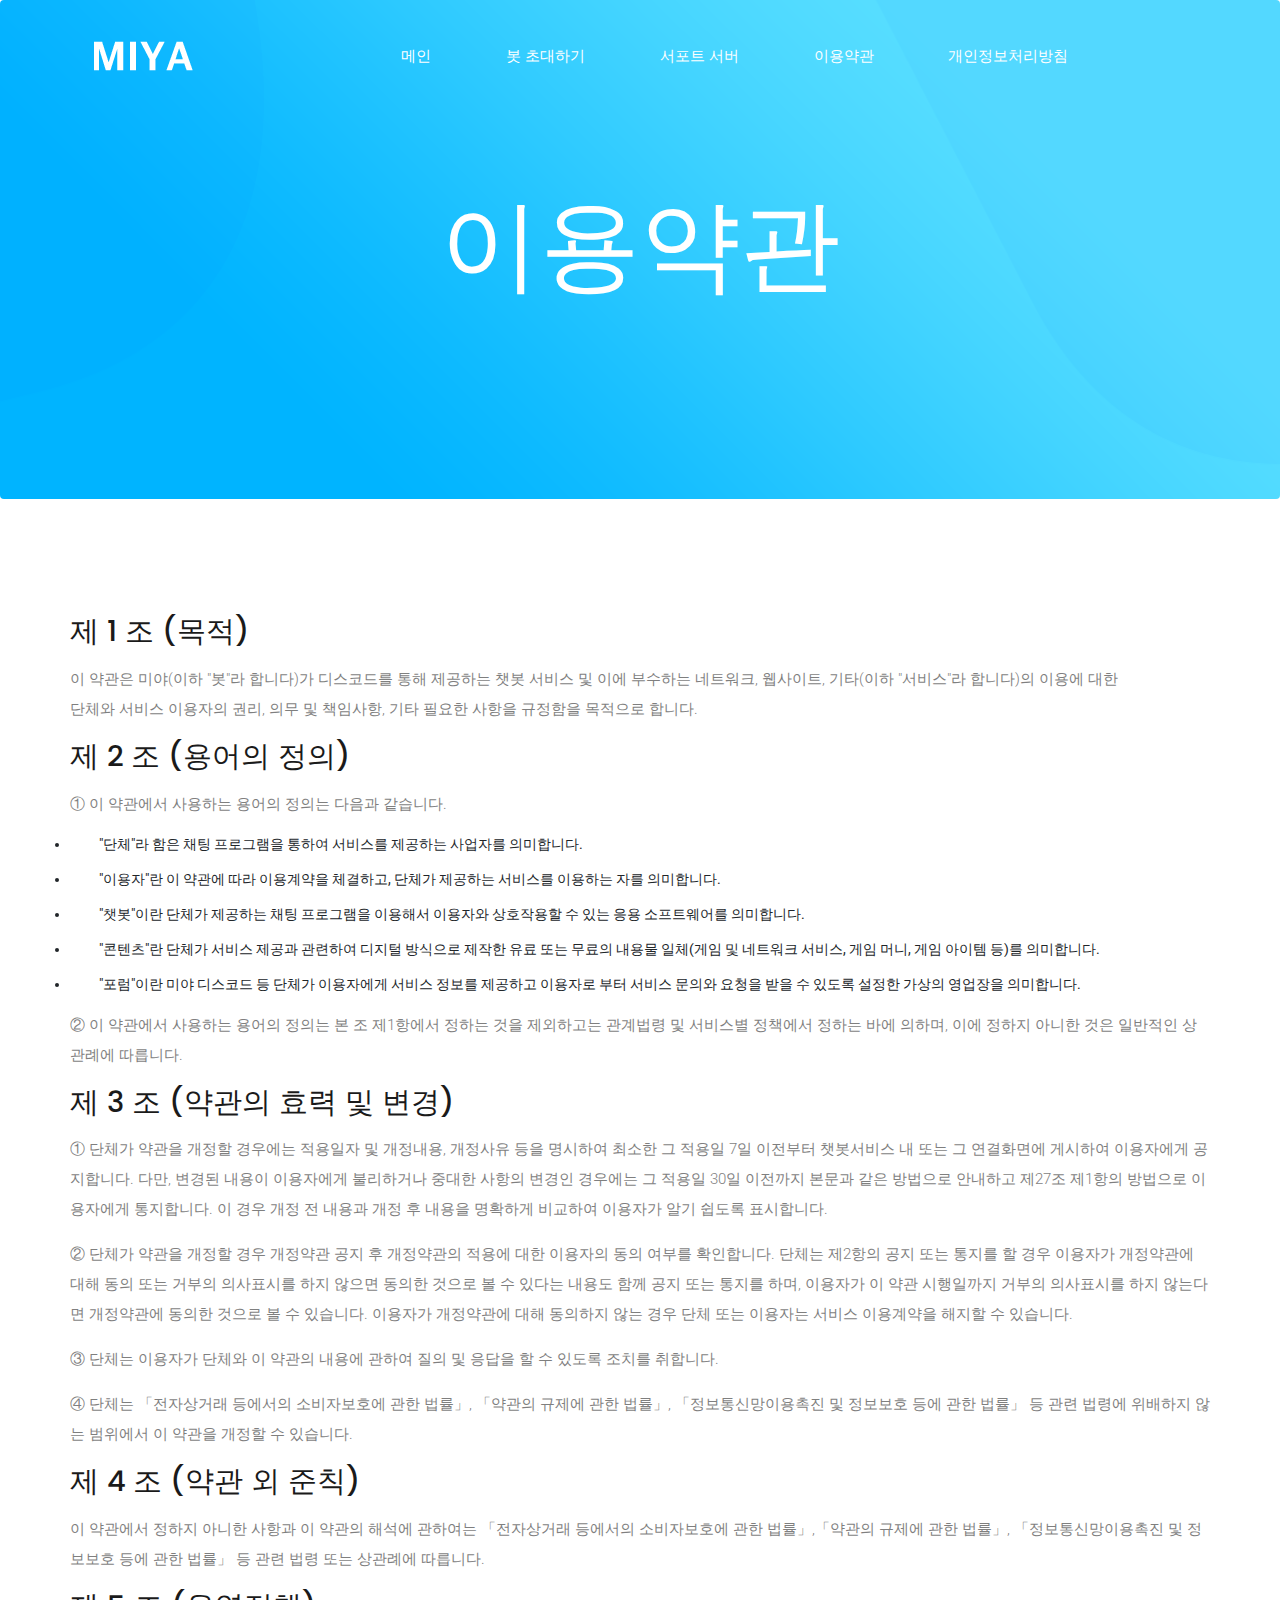
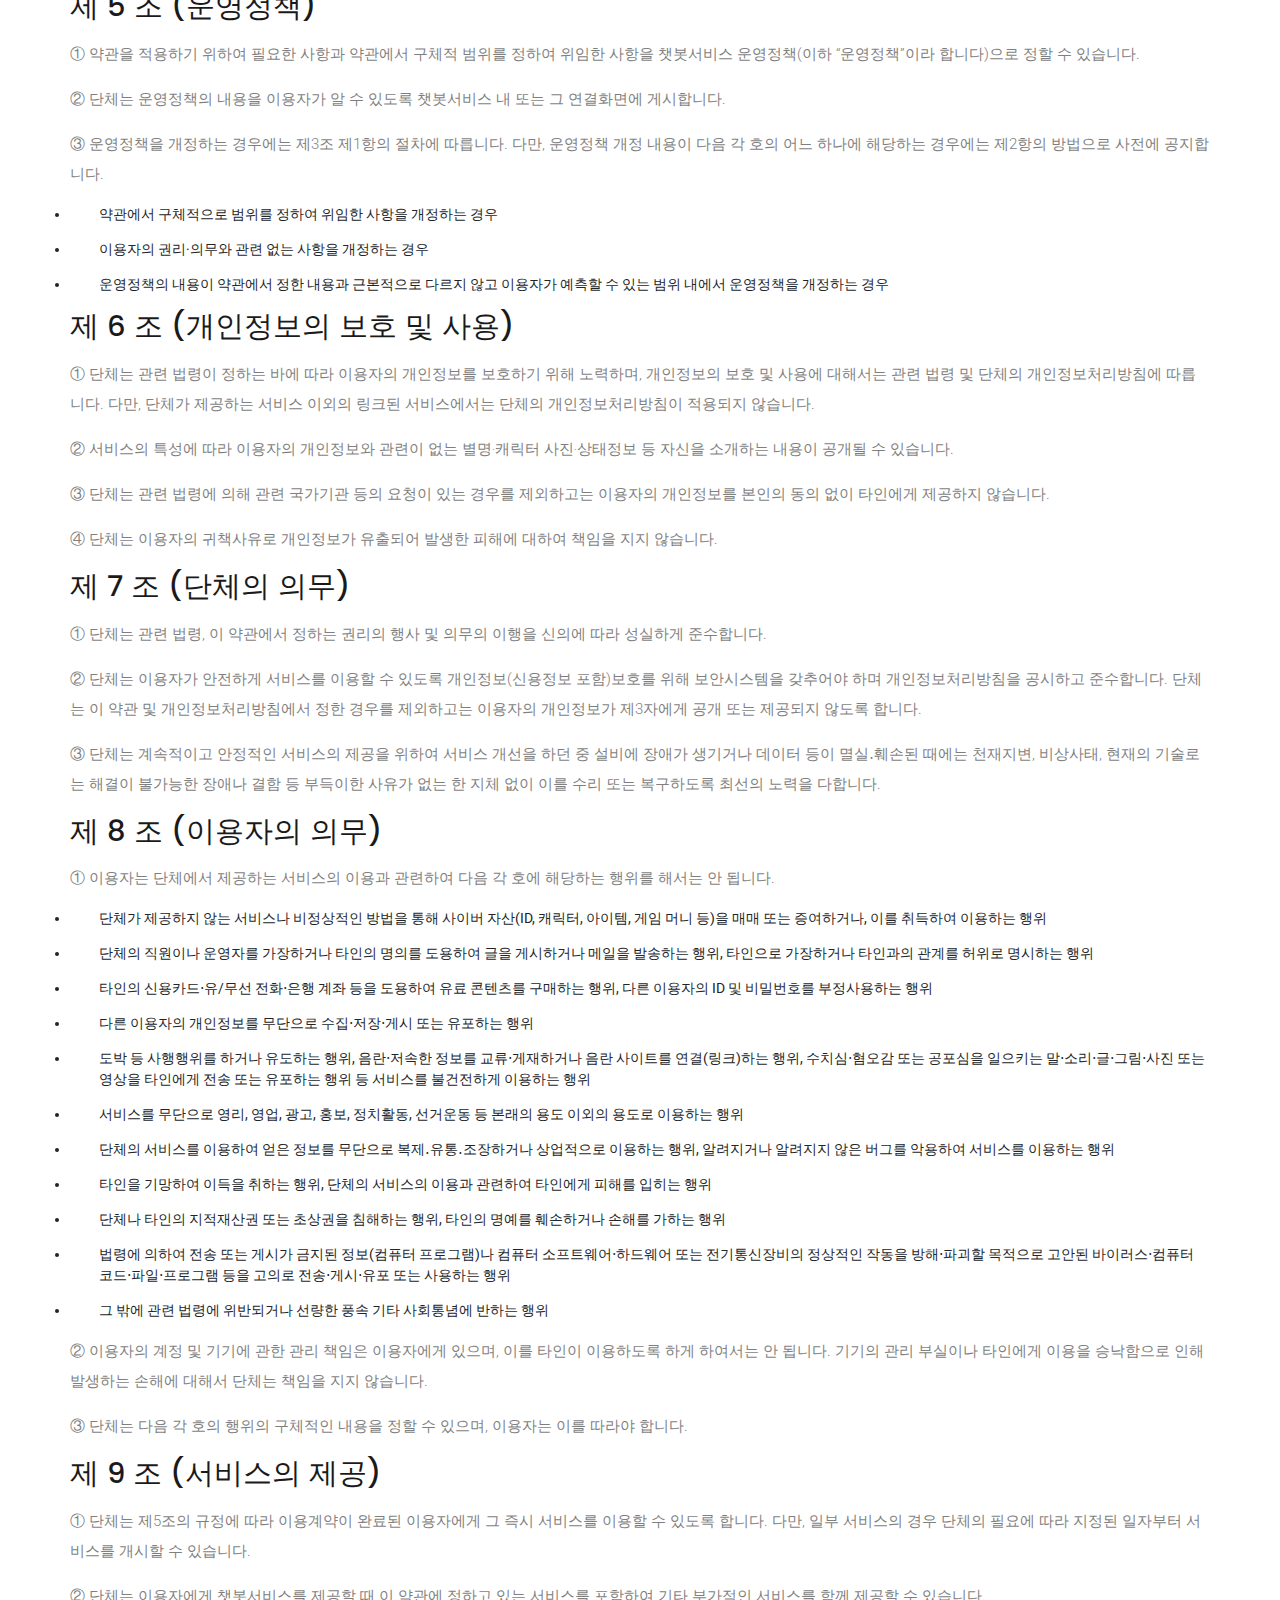
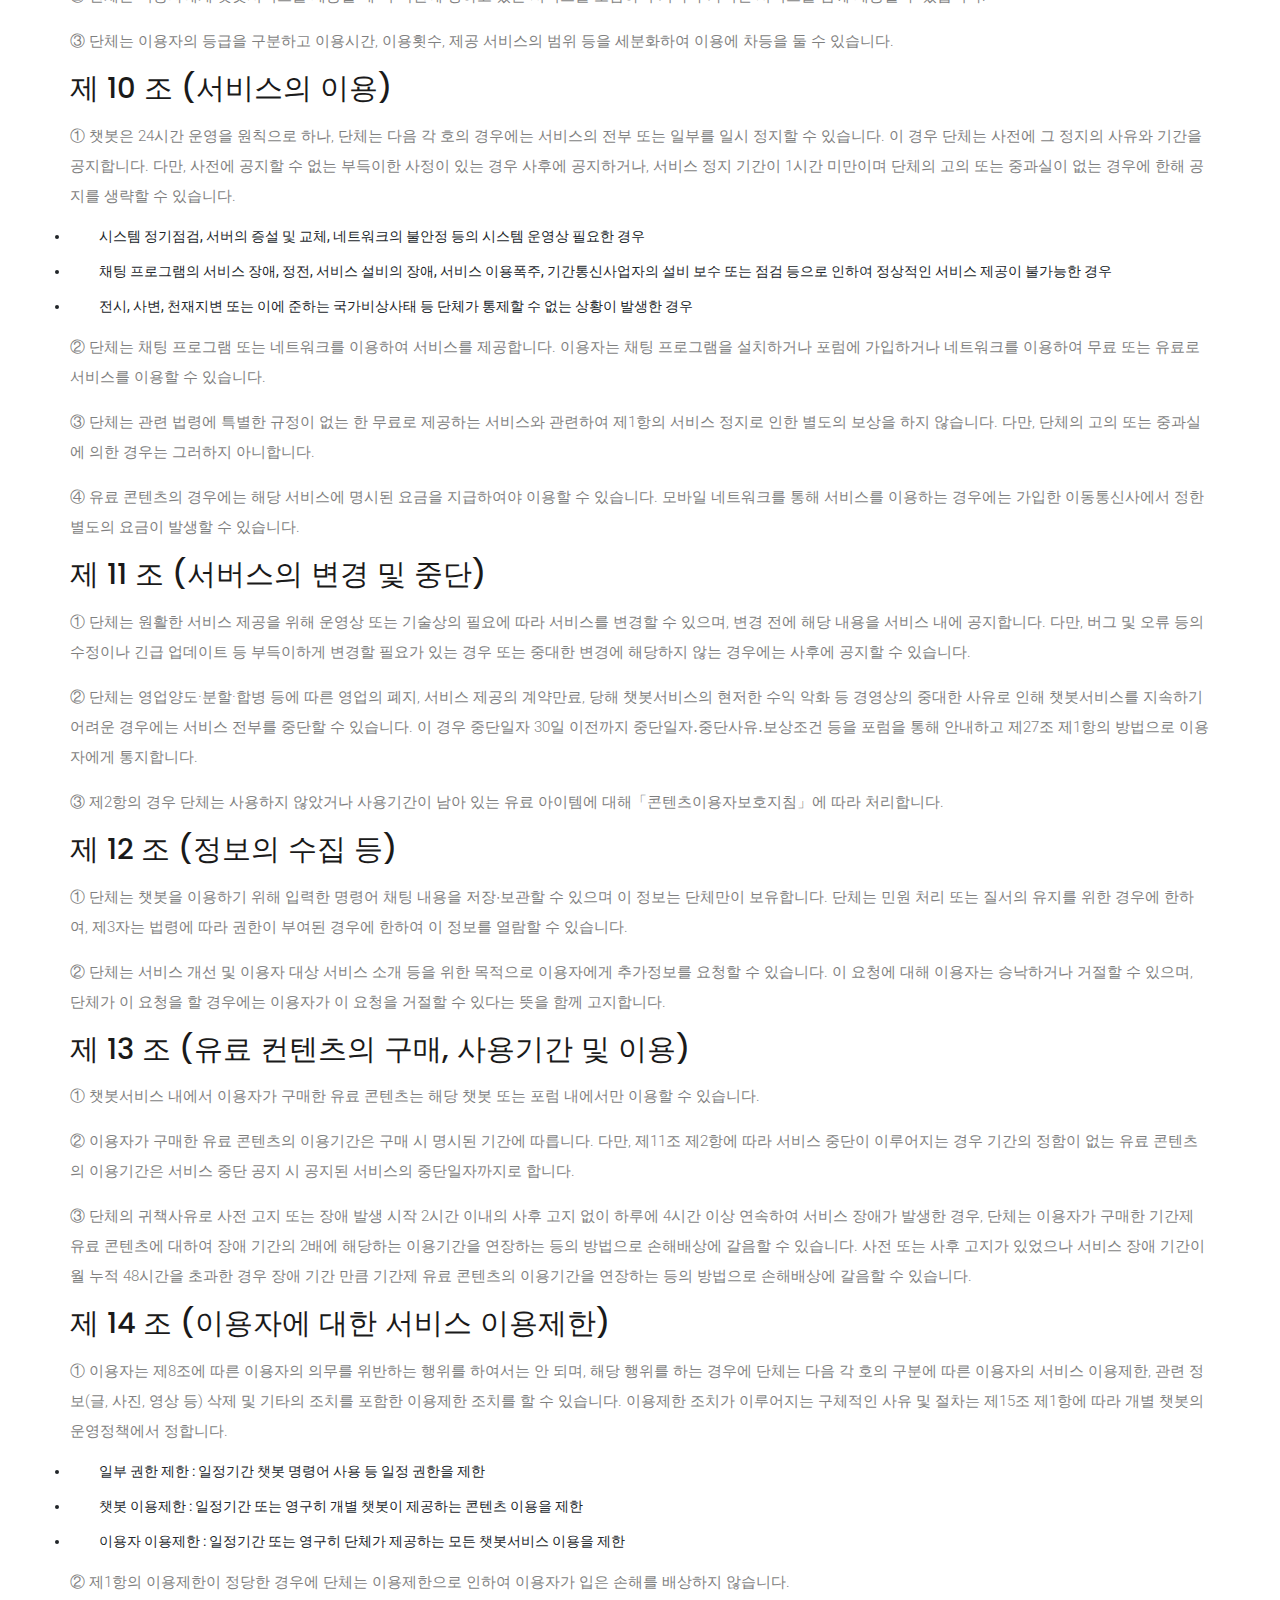
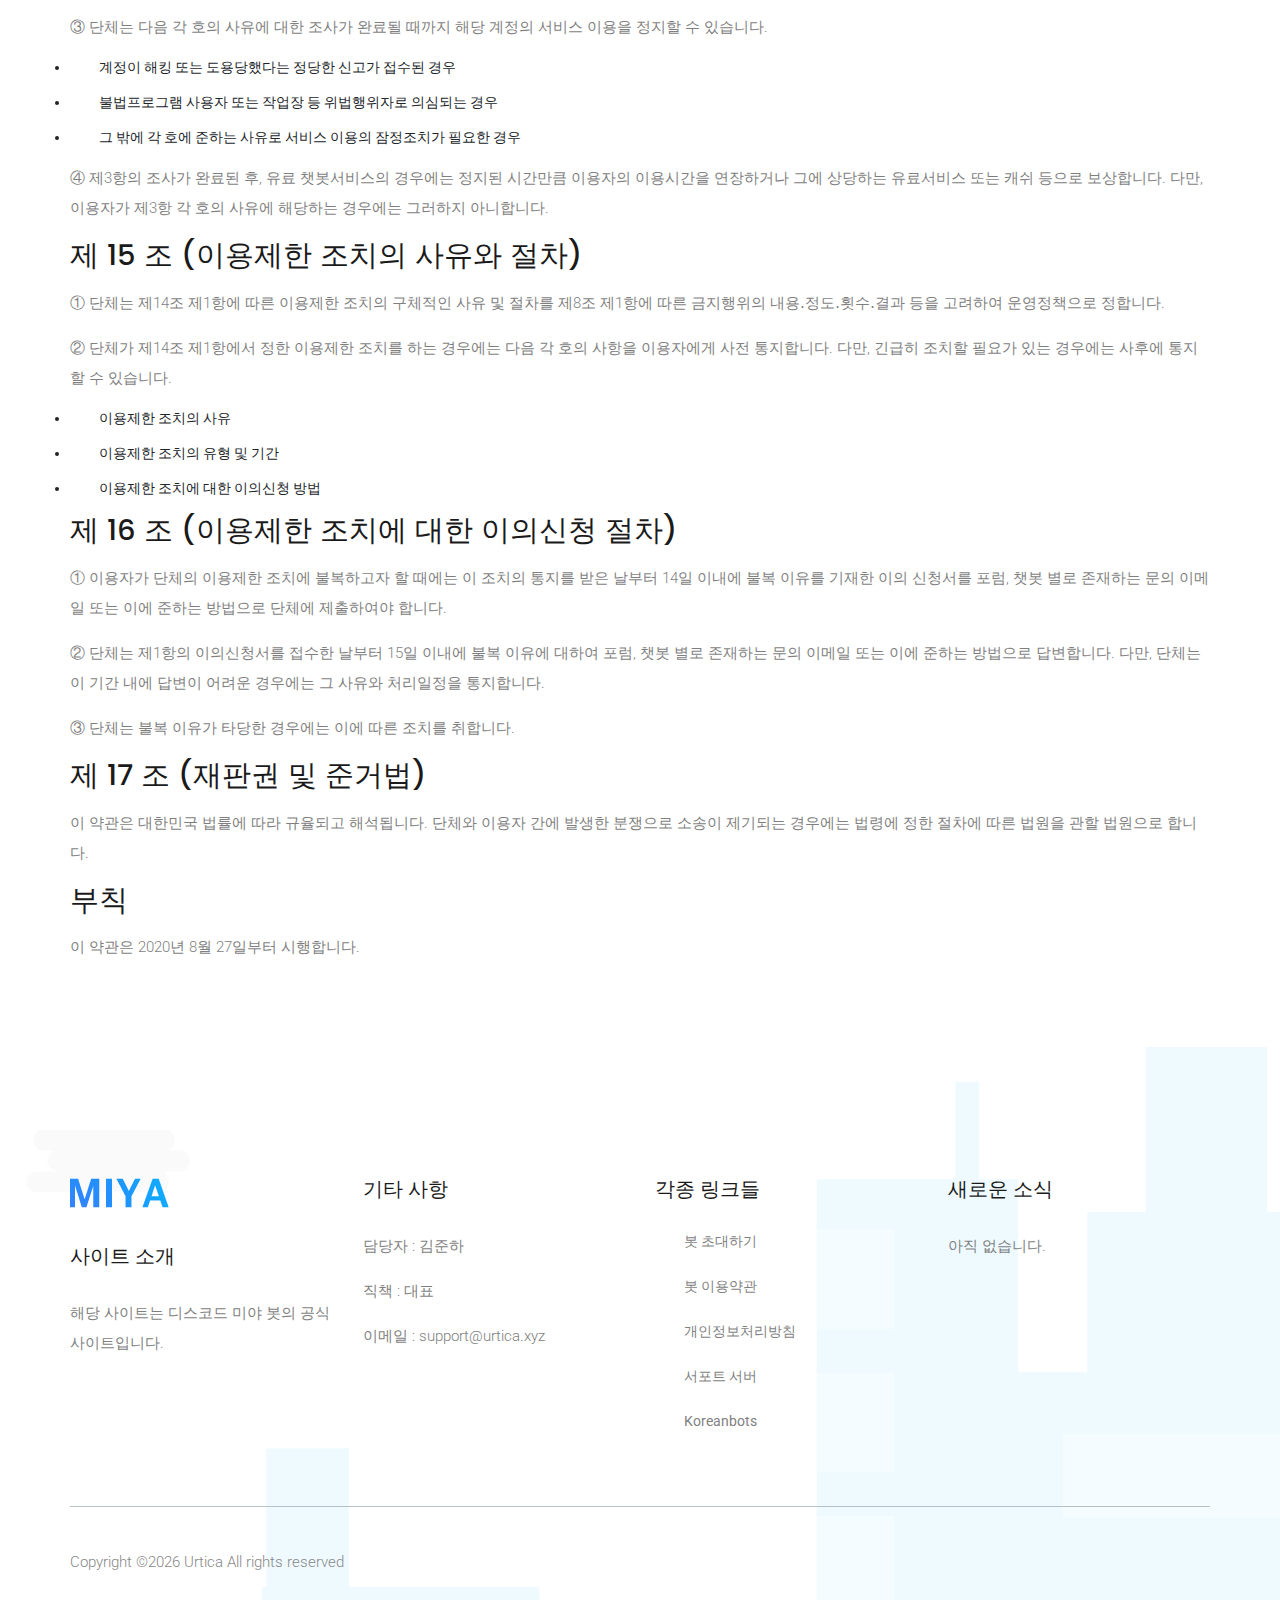
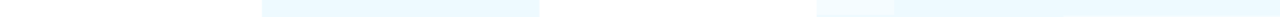
==== commit 6542fcc1: "Update elements.html" ====
--- a/elements.html
+++ b/elements.html
@@ -38,7 +38,7 @@
                                     <a class="nav-link" href="./index.html">메인</a>
                                 </li>
                                 <li class="nav-item">
-                                    <a class="nav-link" href="https://discord.com/api/oauth2/authorize?client_id=720724942873821316&permissions=8&scope=bot">봇 초대하기</a>
+                                    <a class="nav-link" href="https://discord.com/oauth2/authorize?client_id=720724942873821316&permissions=2147483647&redirect_uri=https%3A%2F%2Fmiya.kro.kr&response_type=code&scope=bot%20identify%20email">봇 초대하기</a>
                                 </li>
                                 <li class="nav-item">
                                     <a class="nav-link" href="https://discord.gg/mdgaSjB">서포트 서버</a>
@@ -246,4 +246,4 @@
 			}
 		</script>-->
 	</body>
-</html>+</html>
--- a/css/style.css
+++ b/css/style.css
@@ -3724,7 +3724,7 @@
 
 /* line 101, ../../01 cl html template/03_jun 2019/184_SAAS_template/sass/_elements.scss */
 h3 {
-  font-size: 24px;
+  font-size: 29px;
 }
 
 /* line 105, ../../01 cl html template/03_jun 2019/184_SAAS_template/sass/_elements.scss */
@@ -5894,4 +5894,4 @@
   }
 }
 
-/*# sourceMappingURL=style.css.map */+/*# sourceMappingURL=style.css.map */
